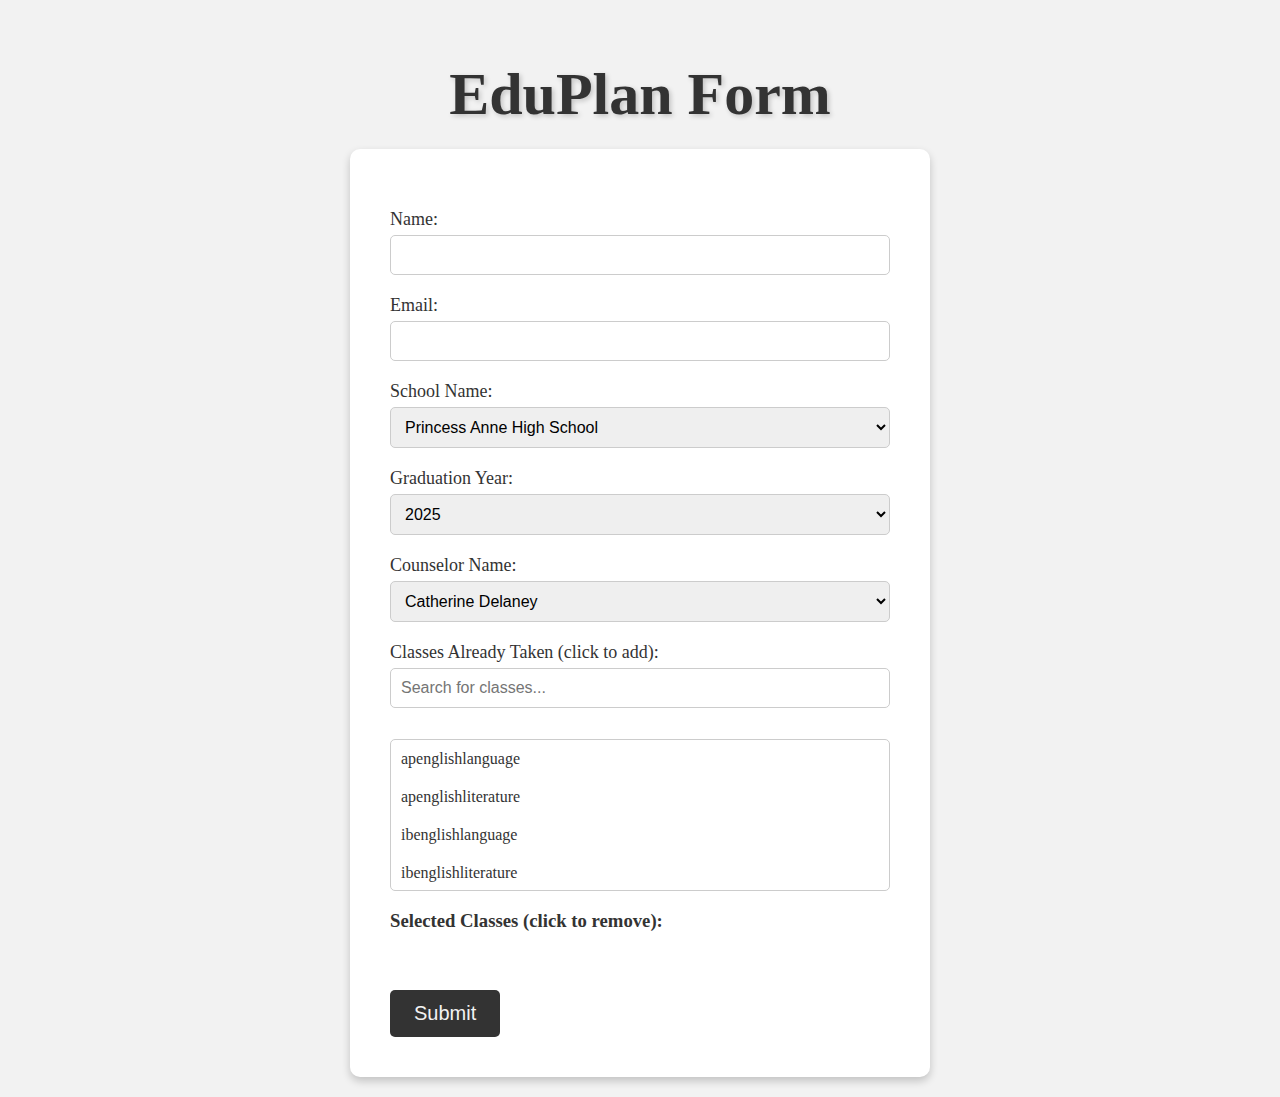
==== pages/form.html @ 5d2ef678 "first" ====
<!DOCTYPE html>
<html lang="en">
  <head>
    <meta charset="UTF-8" />
    <meta name="viewport" content="width=device-width, initial-scale=1.0" />
    <title>EduPlan Form</title>
    <link rel="icon" href="../images/iconlogo.png" type="image/png" />
    <script src="../scripts/scripts.js"></script>
    <link rel="stylesheet" href="../styles/form.css" />
  </head>
  <body>
    <h1>EduPlan Form</h1>
    <form action="process_form.php" method="post">
      <label for="name">Name:</label>
      <input type="text" id="name" name="name" required />
      <br />
      <label for="email">Email:</label>
      <input type="email" id="email" name="email" required />
      <br />
      <label for="school">School Name:</label>
      <select id="school" name="school" required>
        <option value="school1">Princess Anne High School</option>
      </select>
      <br />
      <label for="graduation-year">Graduation Year:</label>
      <select id="graduation-year" name="graduation_year" required>
        <option value="2025">2025</option>
        <option value="2026">2026</option>
        <option value="2027">2027</option>
        <option value="2028">2028</option>
        <option value="2029">2029</option>
        <option value="2030">2030</option>
      </select>
      <br />
      <label for="counselor">Counselor Name:</label>
      <select id="counselor" name="counselor" required>
        <option value="counselor1">Catherine Delaney</option>
        <option value="counselor2">Sharon Hill</option>
        <option value="counselor3">Zachary Hlasnicek</option>
        <option value="counselor4">Sheila Gorham</option>
        <option value="counselor5">Heather Steinman</option>
        <option value="counselor6">Kim Love</option>
      </select>

      <br />
      <label for="classes">Classes Already Taken (click to add):</label>
      <input
        type="text"
        id="classes-search"
        onkeyup="searchClasses()"
        placeholder="Search for classes..."
      />
      <ul id="classes-list"></ul>

      <h3>Selected Classes (click to remove):</h3>
      <ul id="selected-classes" name="classes[]"></ul>

      <br />
      <input type="submit" value="Submit" id="submit-btn" />
    </form>
  </body>
</html>
---- styles/form.css ----
body {
  font-family: "Trebuchet MS", "Lucida Sans Unicode", "Lucida Grande";
  background-color: #f2f2f2;
  color: #333;
  margin: 0;
  padding: 20px;
  display: flex;
  flex-direction: column;
  justify-content: center;
  align-items: center;
}

h1 {
  font-size: 60px;
  color: #333;
  text-shadow: 2px 2px 5px rgba(0, 0, 0, 0.2);
  margin-bottom: 20px;
}

form {
  background-color: #fff;
  border-radius: 10px;
  box-shadow: 0px 4px 8px rgba(0, 0, 0, 0.2);
  padding: 40px;
  max-width: 500px;
  width: 100%;
  text-align: left;
}

label {
  font-size: 18px;
  display: block;
  margin-top: 20px;
}

input[type="text"],
input[type="email"],
select {
  width: 100%;
  padding: 10px;
  margin-top: 5px;
  border: 1px solid #ccc;
  border-radius: 5px;
  font-size: 16px;
  box-sizing: border-box;
}

input[type="submit"] {
  font-size: 20px;
  padding: 12px 24px;
  background-color: #333;
  color: #f2f2f2;
  border: none;
  border-radius: 5px;
  margin-top: 20px;
  cursor: pointer;
}

input[type="submit"]:hover {
  background-color: #555;
}

#classes-search {
  width: 100%;
  padding: 10px;
  font-size: 16px;
  border: 1px solid #ccc;
  border-radius: 5px;
  margin-top: 5px;
  margin-bottom: 15px;
}

#classes-list {
  list-style: none;
  padding: 0;
  max-height: 150px;
  overflow-y: auto;
  border: 1px solid #ccc;
  border-radius: 5px;
}

#classes-list li {
  padding: 10px;
  cursor: pointer;
  transition: background-color 0.3s;
}

#classes-list li:hover {
  background-color: #eee;
}

#selected-classes {
  list-style: none;
  padding: 0;
  margin-top: 20px;
}

#selected-classes li {
  display: inline-block;
  background-color: #333;
  color: #f2f2f2;
  padding: 8px 12px;
  border-radius: 5px;
  margin: 5px;
  cursor: pointer;
  font-size: 16px;
  transition: background-color 0.3s;
}

#selected-classes li:hover {
  background-color: #555;
}
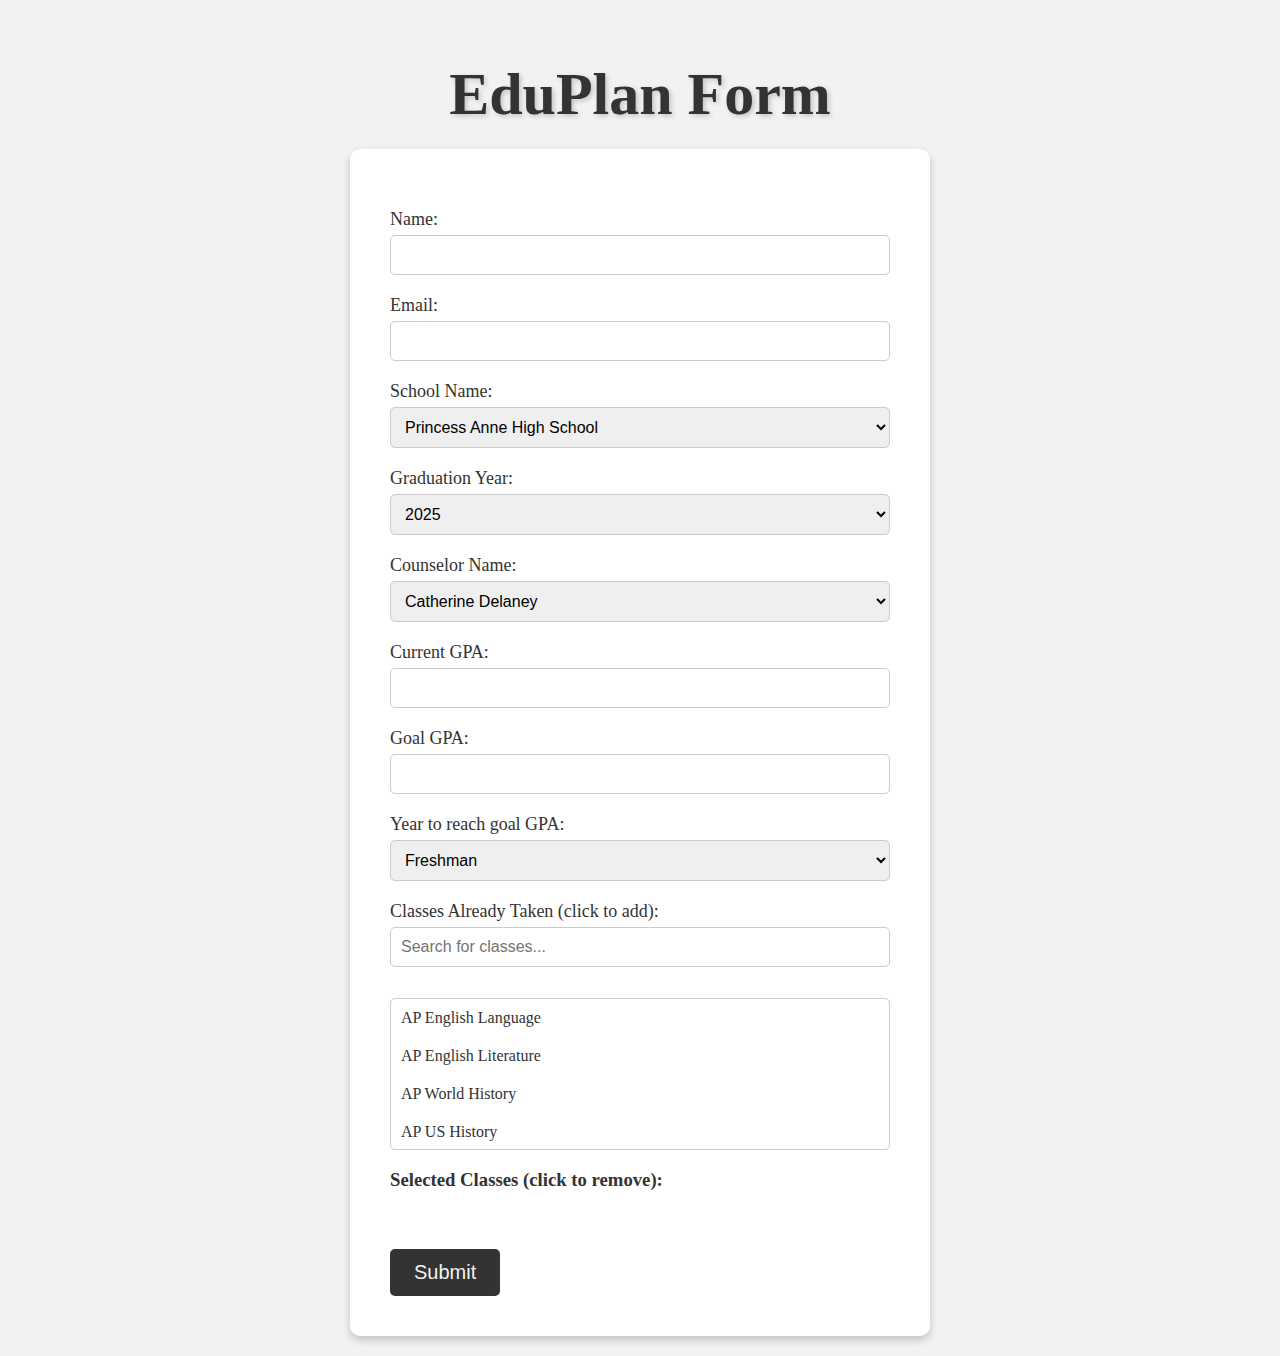
==== commit a38ba354: "update form" ====
--- a/pages/form.html
+++ b/pages/form.html
@@ -41,7 +41,20 @@
         <option value="counselor5">Heather Steinman</option>
         <option value="counselor6">Kim Love</option>
       </select>
-
+      <br />
+      <label for="gpa">Current GPA:</label>
+      <input type="number" id="gpa" name="gpa" step="0.10" required />
+      <br />
+      <label for="gpa">Goal GPA:</label>
+      <input type="number" id="gpa" name="gpa" step="0.10" required />
+      <br />
+      <label for="year">Year to reach goal GPA:</label>
+      <select id="year" name="year" required>
+        <option value="freshman">Freshman</option>
+        <option value="sophomore">Sophomore</option>
+        <option value="junior">Junior</option>
+        <option value="senior">Senior</option>
+      </select>
       <br />
       <label for="classes">Classes Already Taken (click to add):</label>
       <input
--- a/styles/form.css
+++ b/styles/form.css
@@ -35,6 +35,7 @@
 
 input[type="text"],
 input[type="email"],
+input[type="number"],
 select {
   width: 100%;
   padding: 10px;
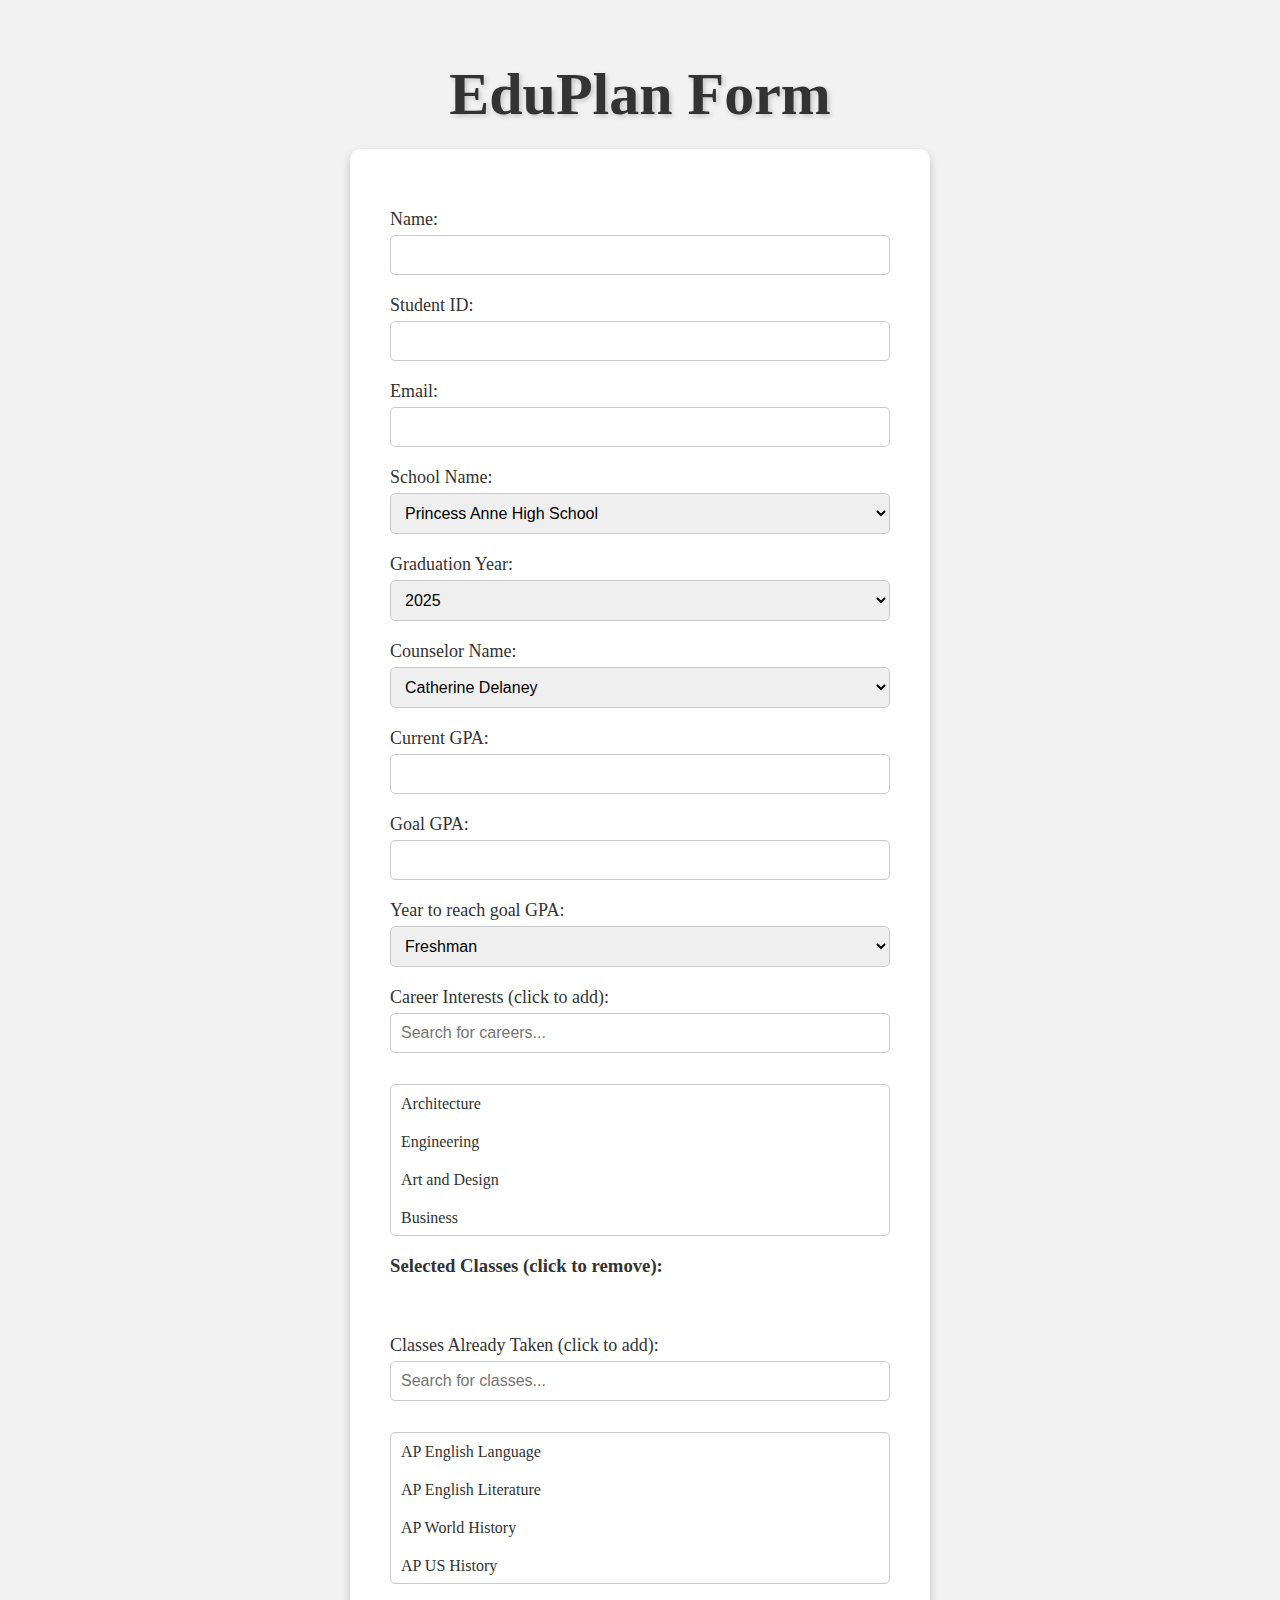
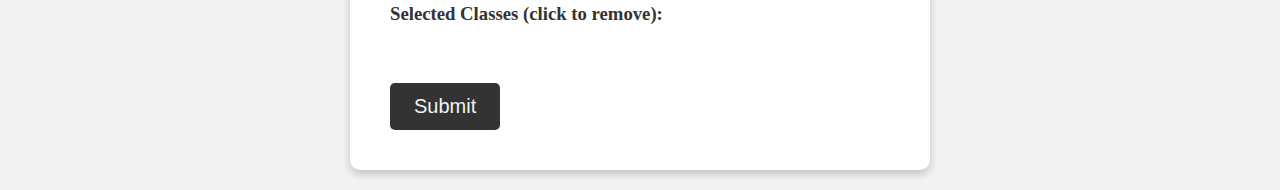
==== commit 1268f04b: "update form + schedule" ====
--- a/pages/form.html
+++ b/pages/form.html
@@ -13,6 +13,15 @@
     <form action="process_form.php" method="post">
       <label for="name">Name:</label>
       <input type="text" id="name" name="name" required />
+      <br />
+      <label for="student-id">Student ID:</label>
+      <input
+        type="text"
+        id="student-id"
+        name="student_id"
+        required
+        pattern="[0-9]{7}"
+      />
       <br />
       <label for="email">Email:</label>
       <input type="email" id="email" name="email" required />
@@ -56,6 +65,18 @@
         <option value="senior">Senior</option>
       </select>
       <br />
+      <label for="careers">Career Interests (click to add):</label>
+      <input
+        type="text"
+        id="careers-search"
+        onkeyup="searchCareers()"
+        placeholder="Search for careers..."
+      />
+      <ul id="careers-list"></ul>
+
+      <h3>Selected Classes (click to remove):</h3>
+      <ul id="selected-careers" name="careers[]"></ul>
+      <br />
       <label for="classes">Classes Already Taken (click to add):</label>
       <input
         type="text"
@@ -67,7 +88,6 @@
 
       <h3>Selected Classes (click to remove):</h3>
       <ul id="selected-classes" name="classes[]"></ul>
-
       <br />
       <input type="submit" value="Submit" id="submit-btn" />
     </form>
--- a/styles/form.css
+++ b/styles/form.css
@@ -61,7 +61,8 @@
   background-color: #555;
 }
 
-#classes-search {
+#classes-search,
+#careers-search {
   width: 100%;
   padding: 10px;
   font-size: 16px;
@@ -71,7 +72,8 @@
   margin-bottom: 15px;
 }
 
-#classes-list {
+#classes-list,
+#careers-list {
   list-style: none;
   padding: 0;
   max-height: 150px;
@@ -80,23 +82,27 @@
   border-radius: 5px;
 }
 
-#classes-list li {
+#classes-list li,
+#careers-list li {
   padding: 10px;
   cursor: pointer;
   transition: background-color 0.3s;
 }
 
-#classes-list li:hover {
+#classes-list li:hover,
+#careers-list li:hover {
   background-color: #eee;
 }
 
-#selected-classes {
+#selected-classes,
+#selected-careers {
   list-style: none;
   padding: 0;
   margin-top: 20px;
 }
 
-#selected-classes li {
+#selected-classes li,
+#selected-careers li {
   display: inline-block;
   background-color: #333;
   color: #f2f2f2;
@@ -108,6 +114,7 @@
   transition: background-color 0.3s;
 }
 
-#selected-classes li:hover {
+#selected-classes li:hover,
+#selected-careers li:hover {
   background-color: #555;
 }
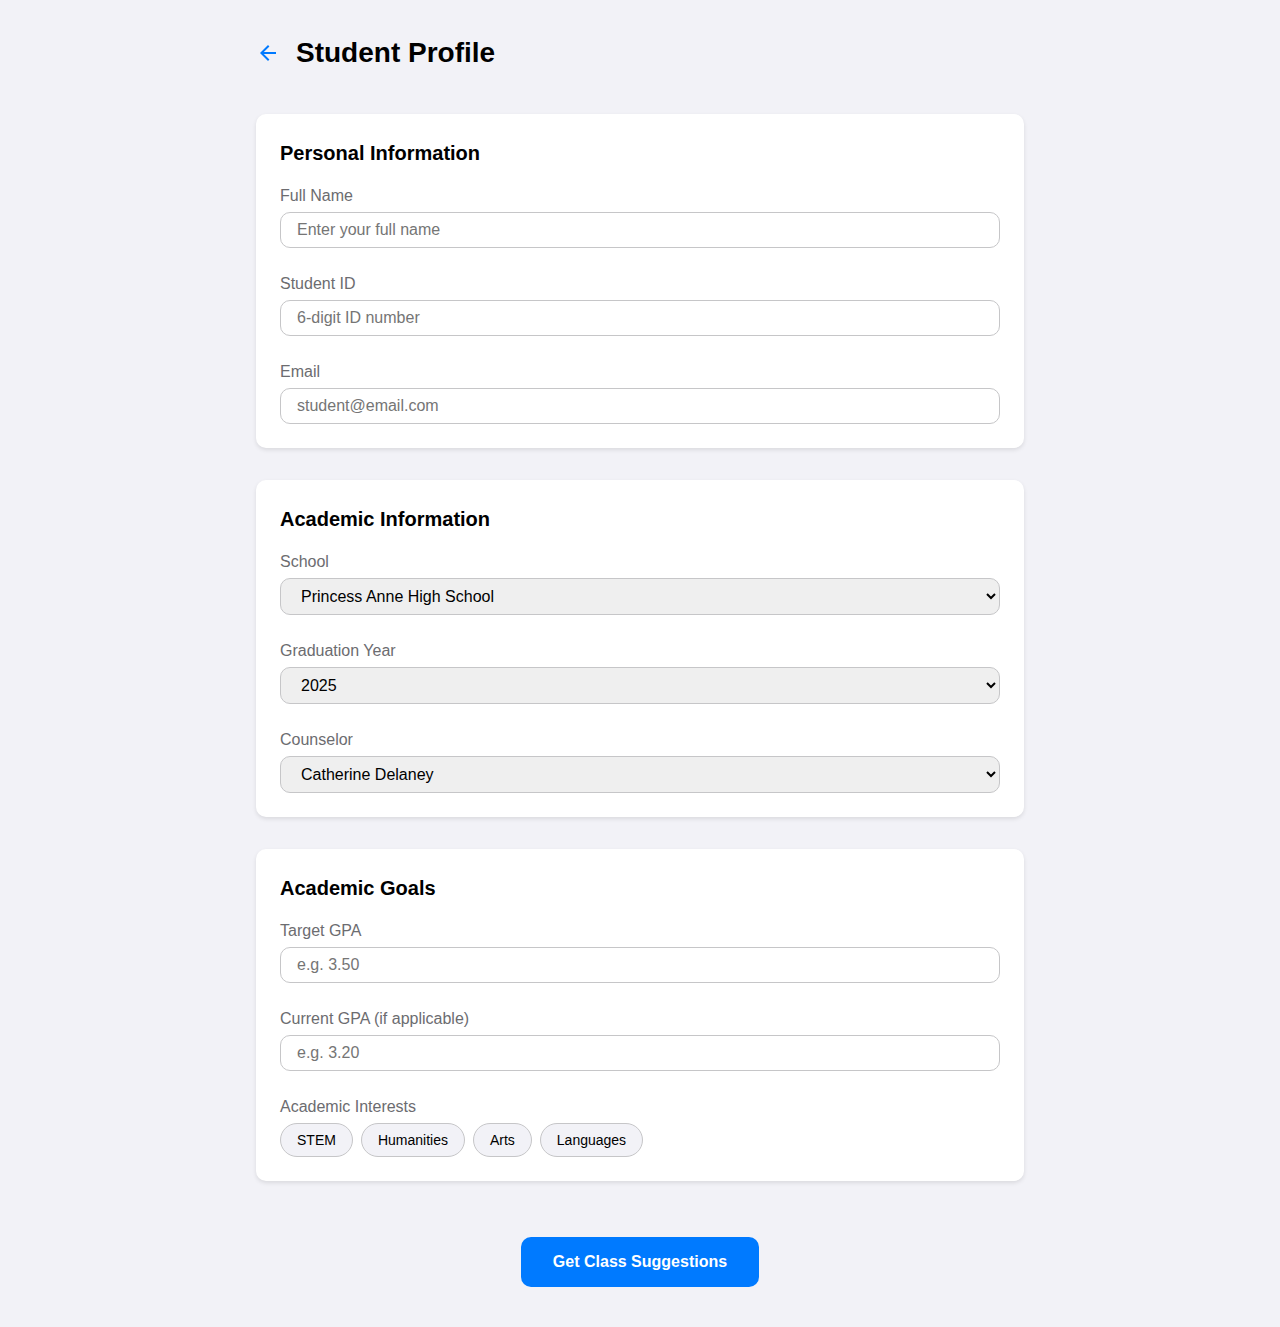
==== commit 861627a8: "update whole layout" ====
--- a/pages/form.html
+++ b/pages/form.html
@@ -5,91 +5,98 @@
     <meta name="viewport" content="width=device-width, initial-scale=1.0" />
     <title>EduPlan Form</title>
     <link rel="icon" href="../images/iconlogo.png" type="image/png" />
-    <script src="../scripts/scripts.js"></script>
+    <script src="../scripts/form.js" defer></script>
     <link rel="stylesheet" href="../styles/form.css" />
   </head>
   <body>
-    <h1>EduPlan Form</h1>
-    <form action="process_form.php" method="post">
-      <label for="name">Name:</label>
-      <input type="text" id="name" name="name" required />
-      <br />
-      <label for="student-id">Student ID:</label>
-      <input
-        type="text"
-        id="student-id"
-        name="student_id"
-        required
-        pattern="[0-9]{7}"
-      />
-      <br />
-      <label for="email">Email:</label>
-      <input type="email" id="email" name="email" required />
-      <br />
-      <label for="school">School Name:</label>
-      <select id="school" name="school" required>
-        <option value="school1">Princess Anne High School</option>
-      </select>
-      <br />
-      <label for="graduation-year">Graduation Year:</label>
-      <select id="graduation-year" name="graduation_year" required>
-        <option value="2025">2025</option>
-        <option value="2026">2026</option>
-        <option value="2027">2027</option>
-        <option value="2028">2028</option>
-        <option value="2029">2029</option>
-        <option value="2030">2030</option>
-      </select>
-      <br />
-      <label for="counselor">Counselor Name:</label>
-      <select id="counselor" name="counselor" required>
-        <option value="counselor1">Catherine Delaney</option>
-        <option value="counselor2">Sharon Hill</option>
-        <option value="counselor3">Zachary Hlasnicek</option>
-        <option value="counselor4">Sheila Gorham</option>
-        <option value="counselor5">Heather Steinman</option>
-        <option value="counselor6">Kim Love</option>
-      </select>
-      <br />
-      <label for="gpa">Current GPA:</label>
-      <input type="number" id="gpa" name="gpa" step="0.10" required />
-      <br />
-      <label for="gpa">Goal GPA:</label>
-      <input type="number" id="gpa" name="gpa" step="0.10" required />
-      <br />
-      <label for="year">Year to reach goal GPA:</label>
-      <select id="year" name="year" required>
-        <option value="freshman">Freshman</option>
-        <option value="sophomore">Sophomore</option>
-        <option value="junior">Junior</option>
-        <option value="senior">Senior</option>
-      </select>
-      <br />
-      <label for="careers">Career Interests (click to add):</label>
-      <input
-        type="text"
-        id="careers-search"
-        onkeyup="searchCareers()"
-        placeholder="Search for careers..."
-      />
-      <ul id="careers-list"></ul>
+    <div class="container">
+      <nav class="top-nav">
+        <a href="../index.html" class="back-button">
+          <svg width="24" height="24" viewBox="0 0 24 24">
+            <path d="M20 11H7.83l5.59-5.59L12 4l-8 8 8 8 1.41-1.41L7.83 13H20v-2z"/>
+          </svg>
+        </a>
+        <h1>Student Profile</h1>
+      </nav>
 
-      <h3>Selected Classes (click to remove):</h3>
-      <ul id="selected-careers" name="careers[]"></ul>
-      <br />
-      <label for="classes">Classes Already Taken (click to add):</label>
-      <input
-        type="text"
-        id="classes-search"
-        onkeyup="searchClasses()"
-        placeholder="Search for classes..."
-      />
-      <ul id="classes-list"></ul>
+      <form id="student-form" class="form-grid">
+        <div class="form-section">
+          <h2>Personal Information</h2>
+          <div class="input-group">
+            <label for="name">Full Name</label>
+            <input type="text" id="name" name="name" required placeholder="Enter your full name" />
+          </div>
 
-      <h3>Selected Classes (click to remove):</h3>
-      <ul id="selected-classes" name="classes[]"></ul>
-      <br />
-      <input type="submit" value="Submit" id="submit-btn" />
-    </form>
+          <div class="input-group">
+            <label for="student-id">Student ID</label>
+            <input type="text" id="student-id" name="student_id" required pattern="[0-9]{6}" placeholder="6-digit ID number" />
+          </div>
+
+          <div class="input-group">
+            <label for="email">Email</label>
+            <input type="email" id="email" name="email" required placeholder="student@email.com" />
+          </div>
+        </div>
+
+        <div class="form-section">
+          <h2>Academic Information</h2>
+          <div class="input-group">
+            <label for="school">School</label>
+            <select id="school" name="school" required>
+              <option value="school1">Princess Anne High School</option>
+            </select>
+          </div>
+
+          <div class="input-group">
+            <label for="graduation-year">Graduation Year</label>
+            <select id="graduation-year" name="graduation_year" required>
+              <option value="2025">2025</option>
+              <option value="2026">2026</option>
+              <option value="2027">2027</option>
+              <option value="2028">2028</option>
+            </select>
+          </div>
+
+          <div class="input-group">
+            <label for="counselor">Counselor</label>
+            <select id="counselor" name="counselor" required>
+              <option value="counselor1">Catherine Delaney</option>
+              <option value="counselor2">Sharon Hill</option>
+              <option value="counselor3">Zachary Hlasnicek</option>
+              <option value="counselor4">Sheila Gorham</option>
+              <option value="counselor5">Heather Steinman</option>
+              <option value="counselor6">Kim Love</option>
+            </select>
+          </div>
+        </div>
+
+        <div class="form-section">
+          <h2>Academic Goals</h2>
+          <div class="input-group">
+            <label for="target-gpa">Target GPA</label>
+            <input type="number" id="target-gpa" name="target_gpa" step="0.01" min="0" max="5" required placeholder="e.g. 3.50" />
+          </div>
+
+          <div class="input-group">
+            <label for="current-gpa">Current GPA (if applicable)</label>
+            <input type="number" id="current-gpa" name="current_gpa" step="0.01" min="0" max="5" placeholder="e.g. 3.20" />
+          </div>
+
+          <div class="input-group">
+            <label>Academic Interests</label>
+            <div class="tag-container" id="interests-container">
+              <button type="button" class="tag" data-interest="stem">STEM</button>
+              <button type="button" class="tag" data-interest="humanities">Humanities</button>
+              <button type="button" class="tag" data-interest="arts">Arts</button>
+              <button type="button" class="tag" data-interest="languages">Languages</button>
+            </div>
+          </div>
+        </div>
+
+        <div class="form-actions">
+          <button type="submit" class="primary-button">Get Class Suggestions</button>
+        </div>
+      </form>
+    </div>
   </body>
 </html>
--- a/styles/form.css
+++ b/styles/form.css
@@ -1,75 +1,167 @@
+:root {
+  --primary-color: #007AFF;
+  --secondary-color: #5856D6;
+  --success-color: #34C759;
+  --background-color: #F2F2F7;
+  --surface-color: #FFFFFF;
+  --text-primary: #000000;
+  --text-secondary: #6C6C70;
+  --border-color: #C6C6C8;
+  --spacing-xs: 4px;
+  --spacing-sm: 8px;
+  --spacing-md: 16px;
+  --spacing-lg: 24px;
+  --spacing-xl: 32px;
+  --border-radius: 10px;
+  --shadow-sm: 0 2px 4px rgba(0, 0, 0, 0.1);
+  --shadow-md: 0 4px 8px rgba(0, 0, 0, 0.1);
+}
+
+* {
+  margin: 0;
+  padding: 0;
+  box-sizing: border-box;
+  -webkit-font-smoothing: antialiased;
+  -moz-osx-font-smoothing: grayscale;
+}
+
 body {
-  font-family: "Trebuchet MS", "Lucida Sans Unicode", "Lucida Grande";
-  background-color: #f2f2f2;
-  color: #333;
-  margin: 0;
-  padding: 20px;
-  display: flex;
-  flex-direction: column;
+  font-family: -apple-system, BlinkMacSystemFont, "Segoe UI", Roboto, Helvetica, Arial, sans-serif;
+  background-color: var(--background-color);
+  color: var(--text-primary);
+  line-height: 1.5;
+}
+
+.container {
+  max-width: 800px;
+  margin: 0 auto;
+  padding: var(--spacing-md);
+}
+
+.top-nav {
+  display: flex;
+  align-items: center;
+  padding: var(--spacing-md) 0;
+  margin-bottom: var(--spacing-lg);
+}
+
+.back-button {
+  display: flex;
+  align-items: center;
+  color: var(--primary-color);
+  text-decoration: none;
+  margin-right: var(--spacing-md);
+}
+
+.back-button svg {
+  fill: currentColor;
+}
+
+h1 {
+  font-size: 28px;
+  font-weight: 700;
+}
+
+h2 {
+  font-size: 20px;
+  font-weight: 600;
+  margin-bottom: var(--spacing-md);
+}
+
+.form-grid {
+  display: grid;
+  gap: var(--spacing-xl);
+}
+
+.form-section {
+  background-color: var(--surface-color);
+  padding: var(--spacing-lg);
+  border-radius: var(--border-radius);
+  box-shadow: var(--shadow-sm);
+}
+
+.input-group {
+  margin-bottom: var(--spacing-lg);
+}
+
+.input-group:last-child {
+  margin-bottom: 0;
+}
+
+label {
+  display: block;
+  font-weight: 500;
+  margin-bottom: var(--spacing-xs);
+  color: var(--text-secondary);
+}
+
+input, select {
+  width: 100%;
+  padding: var(--spacing-sm) var(--spacing-md);
+  border: 1px solid var(--border-color);
+  border-radius: var(--border-radius);
+  font-size: 16px;
+  transition: border-color 0.2s ease;
+}
+
+input:focus, select:focus {
+  outline: none;
+  border-color: var(--primary-color);
+}
+
+.tag-container {
+  display: flex;
+  flex-wrap: wrap;
+  gap: var(--spacing-sm);
+}
+
+.tag {
+  background-color: var(--background-color);
+  border: 1px solid var(--border-color);
+  border-radius: 20px;
+  padding: var(--spacing-sm) var(--spacing-md);
+  font-size: 14px;
+  cursor: pointer;
+  transition: all 0.2s ease;
+}
+
+.tag.active {
+  background-color: var(--primary-color);
+  color: white;
+  border-color: var(--primary-color);
+}
+
+.form-actions {
+  display: flex;
   justify-content: center;
-  align-items: center;
-}
-
-h1 {
-  font-size: 60px;
-  color: #333;
-  text-shadow: 2px 2px 5px rgba(0, 0, 0, 0.2);
-  margin-bottom: 20px;
-}
-
-form {
-  background-color: #fff;
-  border-radius: 10px;
-  box-shadow: 0px 4px 8px rgba(0, 0, 0, 0.2);
-  padding: 40px;
-  max-width: 500px;
-  width: 100%;
-  text-align: left;
-}
-
-label {
-  font-size: 18px;
-  display: block;
-  margin-top: 20px;
-}
-
-input[type="text"],
-input[type="email"],
-input[type="number"],
-select {
-  width: 100%;
-  padding: 10px;
-  margin-top: 5px;
-  border: 1px solid #ccc;
-  border-radius: 5px;
-  font-size: 16px;
-  box-sizing: border-box;
-}
-
-input[type="submit"] {
-  font-size: 20px;
-  padding: 12px 24px;
-  background-color: #333;
-  color: #f2f2f2;
+  padding: var(--spacing-lg) 0;
+}
+
+.primary-button {
+  background-color: var(--primary-color);
+  color: white;
   border: none;
-  border-radius: 5px;
-  margin-top: 20px;
-  cursor: pointer;
-}
-
-input[type="submit"]:hover {
-  background-color: #555;
+  border-radius: var(--border-radius);
+  padding: var(--spacing-md) var(--spacing-xl);
+  font-size: 16px;
+  font-weight: 600;
+  cursor: pointer;
+  transition: background-color 0.2s ease;
+}
+
+.primary-button:hover {
+  background-color: #0066CC;
 }
 
 #classes-search,
 #careers-search {
   width: 100%;
-  padding: 10px;
-  font-size: 16px;
-  border: 1px solid #ccc;
-  border-radius: 5px;
-  margin-top: 5px;
-  margin-bottom: 15px;
+  padding: var(--spacing-sm) var(--spacing-md);
+  font-size: 16px;
+  border: 1px solid var(--border-color);
+  border-radius: var(--border-radius);
+  margin-top: var(--spacing-sm);
+  margin-bottom: var(--spacing-md);
 }
 
 #classes-list,
@@ -78,13 +170,13 @@
   padding: 0;
   max-height: 150px;
   overflow-y: auto;
-  border: 1px solid #ccc;
-  border-radius: 5px;
+  border: 1px solid var(--border-color);
+  border-radius: var(--border-radius);
 }
 
 #classes-list li,
 #careers-list li {
-  padding: 10px;
+  padding: var(--spacing-sm) var(--spacing-md);
   cursor: pointer;
   transition: background-color 0.3s;
 }
@@ -98,17 +190,17 @@
 #selected-careers {
   list-style: none;
   padding: 0;
-  margin-top: 20px;
+  margin-top: var(--spacing-md);
 }
 
 #selected-classes li,
 #selected-careers li {
   display: inline-block;
-  background-color: #333;
-  color: #f2f2f2;
-  padding: 8px 12px;
-  border-radius: 5px;
-  margin: 5px;
+  background-color: var(--primary-color);
+  color: white;
+  padding: var(--spacing-sm) var(--spacing-md);
+  border-radius: var(--border-radius);
+  margin: var(--spacing-sm);
   cursor: pointer;
   font-size: 16px;
   transition: background-color 0.3s;
@@ -116,5 +208,15 @@
 
 #selected-classes li:hover,
 #selected-careers li:hover {
-  background-color: #555;
-}
+  background-color: #0066CC;
+}
+
+@media (max-width: 600px) {
+  .container {
+    padding: var(--spacing-sm);
+  }
+  
+  .form-section {
+    padding: var(--spacing-md);
+  }
+}
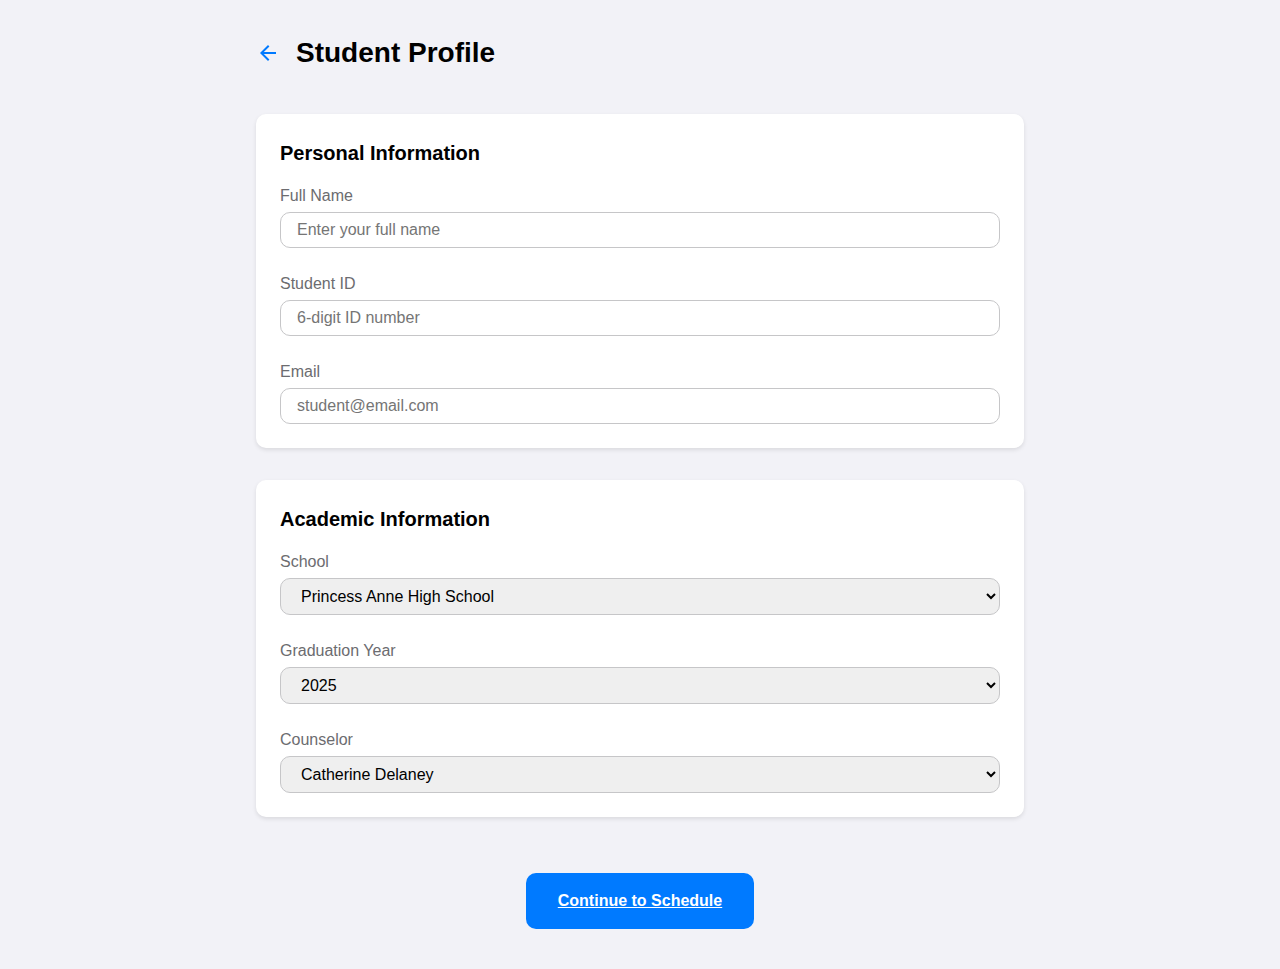
==== commit 556e547e: "backend works" ====
--- a/pages/form.html
+++ b/pages/form.html
@@ -70,31 +70,8 @@
           </div>
         </div>
 
-        <div class="form-section">
-          <h2>Academic Goals</h2>
-          <div class="input-group">
-            <label for="target-gpa">Target GPA</label>
-            <input type="number" id="target-gpa" name="target_gpa" step="0.01" min="0" max="5" required placeholder="e.g. 3.50" />
-          </div>
-
-          <div class="input-group">
-            <label for="current-gpa">Current GPA (if applicable)</label>
-            <input type="number" id="current-gpa" name="current_gpa" step="0.01" min="0" max="5" placeholder="e.g. 3.20" />
-          </div>
-
-          <div class="input-group">
-            <label>Academic Interests</label>
-            <div class="tag-container" id="interests-container">
-              <button type="button" class="tag" data-interest="stem">STEM</button>
-              <button type="button" class="tag" data-interest="humanities">Humanities</button>
-              <button type="button" class="tag" data-interest="arts">Arts</button>
-              <button type="button" class="tag" data-interest="languages">Languages</button>
-            </div>
-          </div>
-        </div>
-
         <div class="form-actions">
-          <button type="submit" class="primary-button">Get Class Suggestions</button>
+          <a href="schedule.html" class="primary-button">Continue to Schedule</a>
         </div>
       </form>
     </div>
